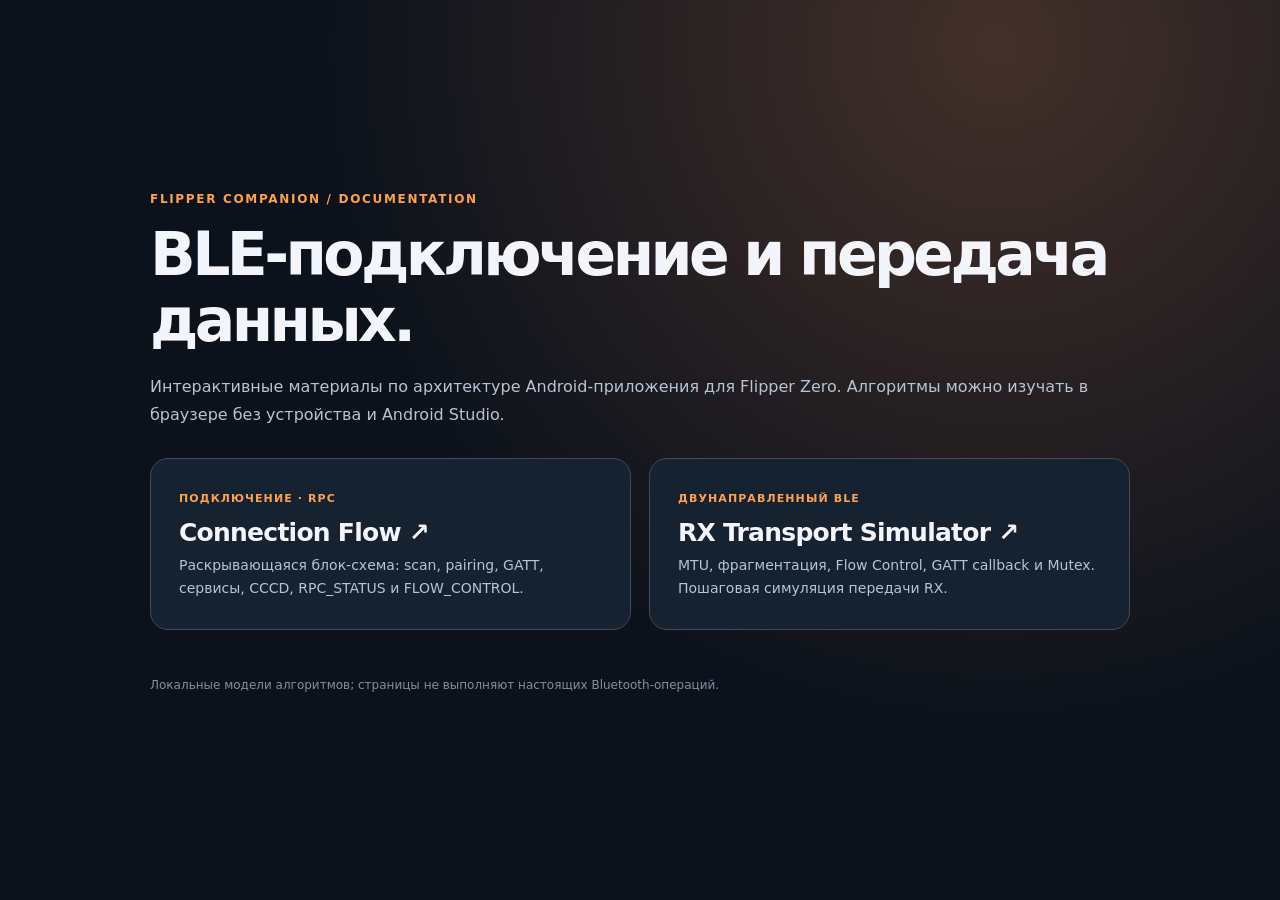
==== docs/index.html @ bbc8d90f "upgraded logic with flow control + first docs" ====
<!doctype html>
<html lang="ru">
<head>
<meta charset="utf-8"><meta name="viewport" content="width=device-width,initial-scale=1"><meta name="color-scheme" content="dark">
<meta name="description" content="Интерактивная документация Flipper Zero Companion">
<title>Flipper Zero Companion — Docs</title>
<style>
:root{font-family:system-ui,-apple-system,sans-serif;color-scheme:dark}*{box-sizing:border-box}body{margin:0;background:radial-gradient(circle at 78% 5%,#43302a,#0c121b 52%);color:#f3f5fa;min-height:100vh;display:grid;place-items:center;padding:24px}main{max-width:980px;width:100%}.kicker{color:#ffa052;font-size:12px;letter-spacing:.14em;font-weight:800}h1{font-size:clamp(36px,6vw,60px);letter-spacing:-.06em;line-height:1.1;margin:15px 0 20px}p{color:#b6c4d3;line-height:1.7}.cards{display:grid;grid-template-columns:repeat(2,minmax(0,1fr));gap:18px;margin-top:30px}.card{display:block;text-decoration:none;color:inherit;border:1px solid #4b4850;border-radius:18px;padding:28px;background:#16222f;transition:border-color .2s,transform .2s}.card:hover{border-color:#ffa052;transform:translateY(-2px)}.card span{color:#ffa052;font-size:11px;letter-spacing:.1em;font-weight:800}.card h2{font-size:25px;margin:12px 0 7px;letter-spacing:-.03em}.card p{font-size:14px;margin:0}.foot{font-size:12px;margin-top:45px;color:#7e91a4}a:focus-visible{outline:2px solid #ffa052;outline-offset:4px}@media(max-width:650px){.cards{grid-template-columns:1fr}}
</style>
</head>
<body>
<main>
<div class="kicker">FLIPPER COMPANION / DOCUMENTATION</div>
<h1>BLE-подключение и передача данных.</h1>
<p>Интерактивные материалы по архитектуре Android-приложения для Flipper Zero. Алгоритмы можно изучать в браузере без устройства и Android Studio.</p>
<div class="cards">
<a class="card" href="./ble-connection/index.html"><span>ПОДКЛЮЧЕНИЕ · RPC</span><h2>Connection Flow ↗</h2><p>Раскрывающаяся блок-схема: scan, pairing, GATT, сервисы, CCCD, RPC_STATUS и FLOW_CONTROL.</p></a>
<a class="card" href="./ble-transport/simulator.html"><span>ДВУНАПРАВЛЕННЫЙ BLE</span><h2>RX Transport Simulator ↗</h2><p>MTU, фрагментация, Flow Control, GATT callback и Mutex. Пошаговая симуляция передачи RX.</p></a>
</div>
<p class="foot">Локальные модели алгоритмов; страницы не выполняют настоящих Bluetooth-операций.</p>
</main>
</body>
</html>
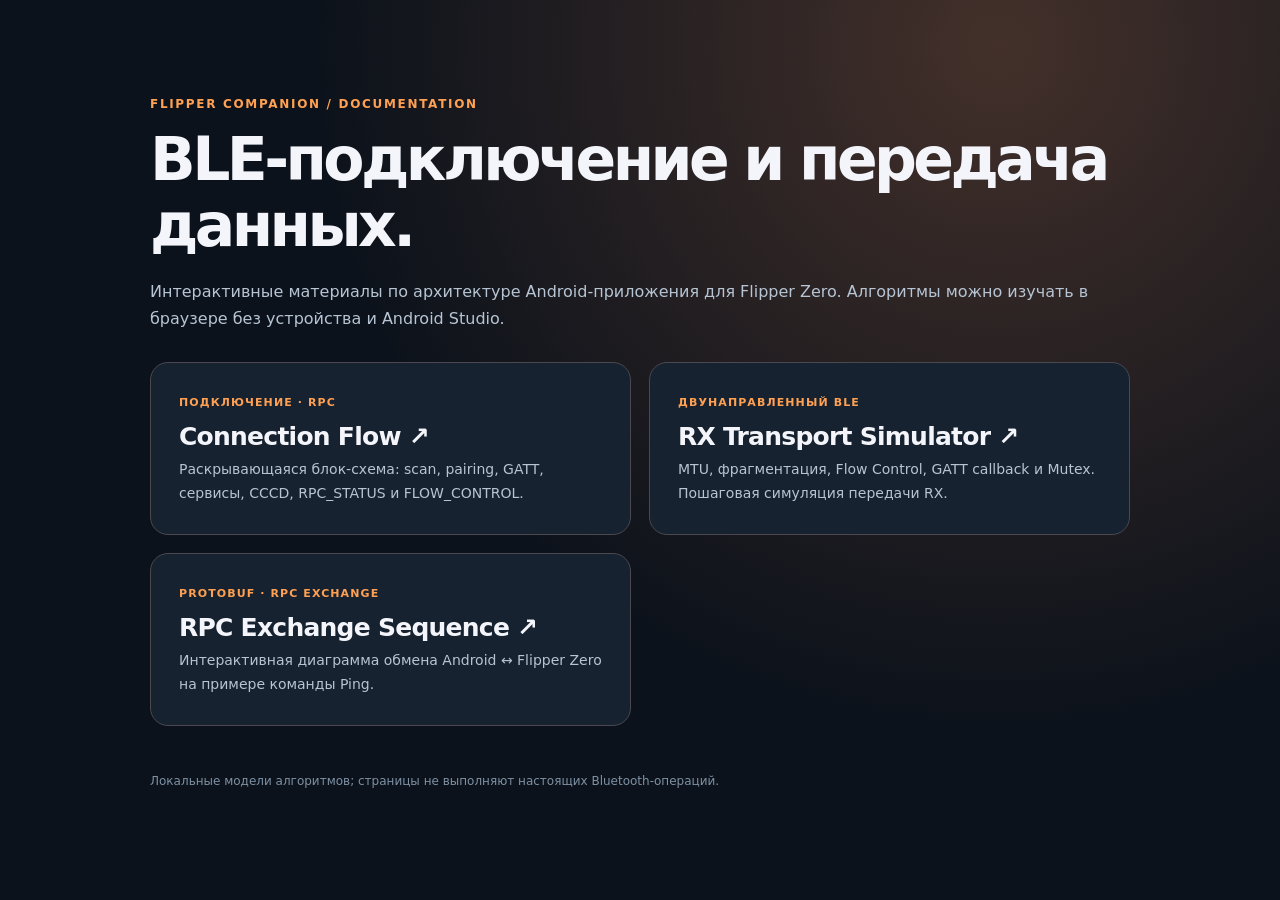
==== commit 6bf0a90a: "Decode integration, ping ccommand, docs, refactoring" ====
--- a/docs/index.html
+++ b/docs/index.html
@@ -16,6 +16,7 @@
 <div class="cards">
 <a class="card" href="./ble-connection/index.html"><span>ПОДКЛЮЧЕНИЕ · RPC</span><h2>Connection Flow ↗</h2><p>Раскрывающаяся блок-схема: scan, pairing, GATT, сервисы, CCCD, RPC_STATUS и FLOW_CONTROL.</p></a>
 <a class="card" href="./ble-transport/simulator.html"><span>ДВУНАПРАВЛЕННЫЙ BLE</span><h2>RX Transport Simulator ↗</h2><p>MTU, фрагментация, Flow Control, GATT callback и Mutex. Пошаговая симуляция передачи RX.</p></a>
+<a class="card" href="./rpc-exchange-sequence/index.html"><span>PROTOBUF · RPC EXCHANGE</span><h2>RPC Exchange Sequence ↗</h2><p>Интерактивная диаграмма обмена Android ↔ Flipper Zero на примере команды Ping.</p></a>
 </div>
 <p class="foot">Локальные модели алгоритмов; страницы не выполняют настоящих Bluetooth-операций.</p>
 </main>
